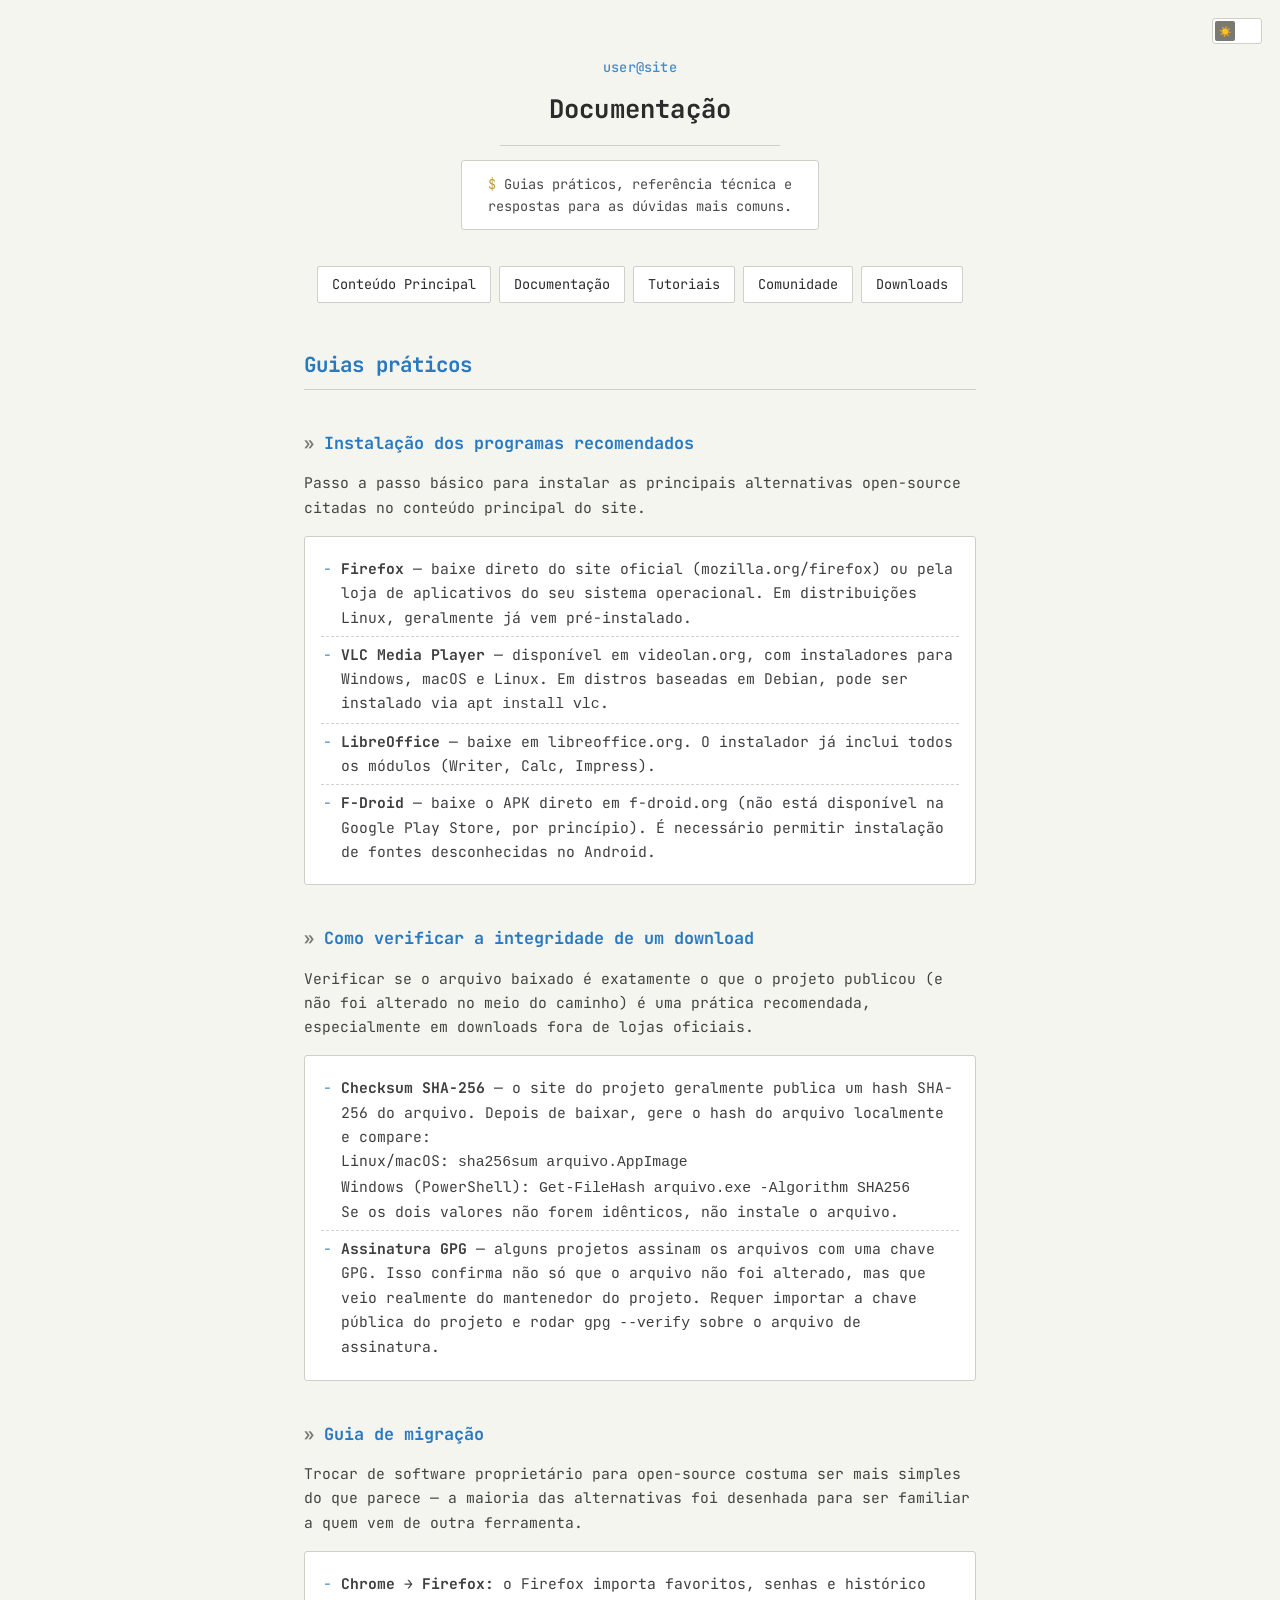
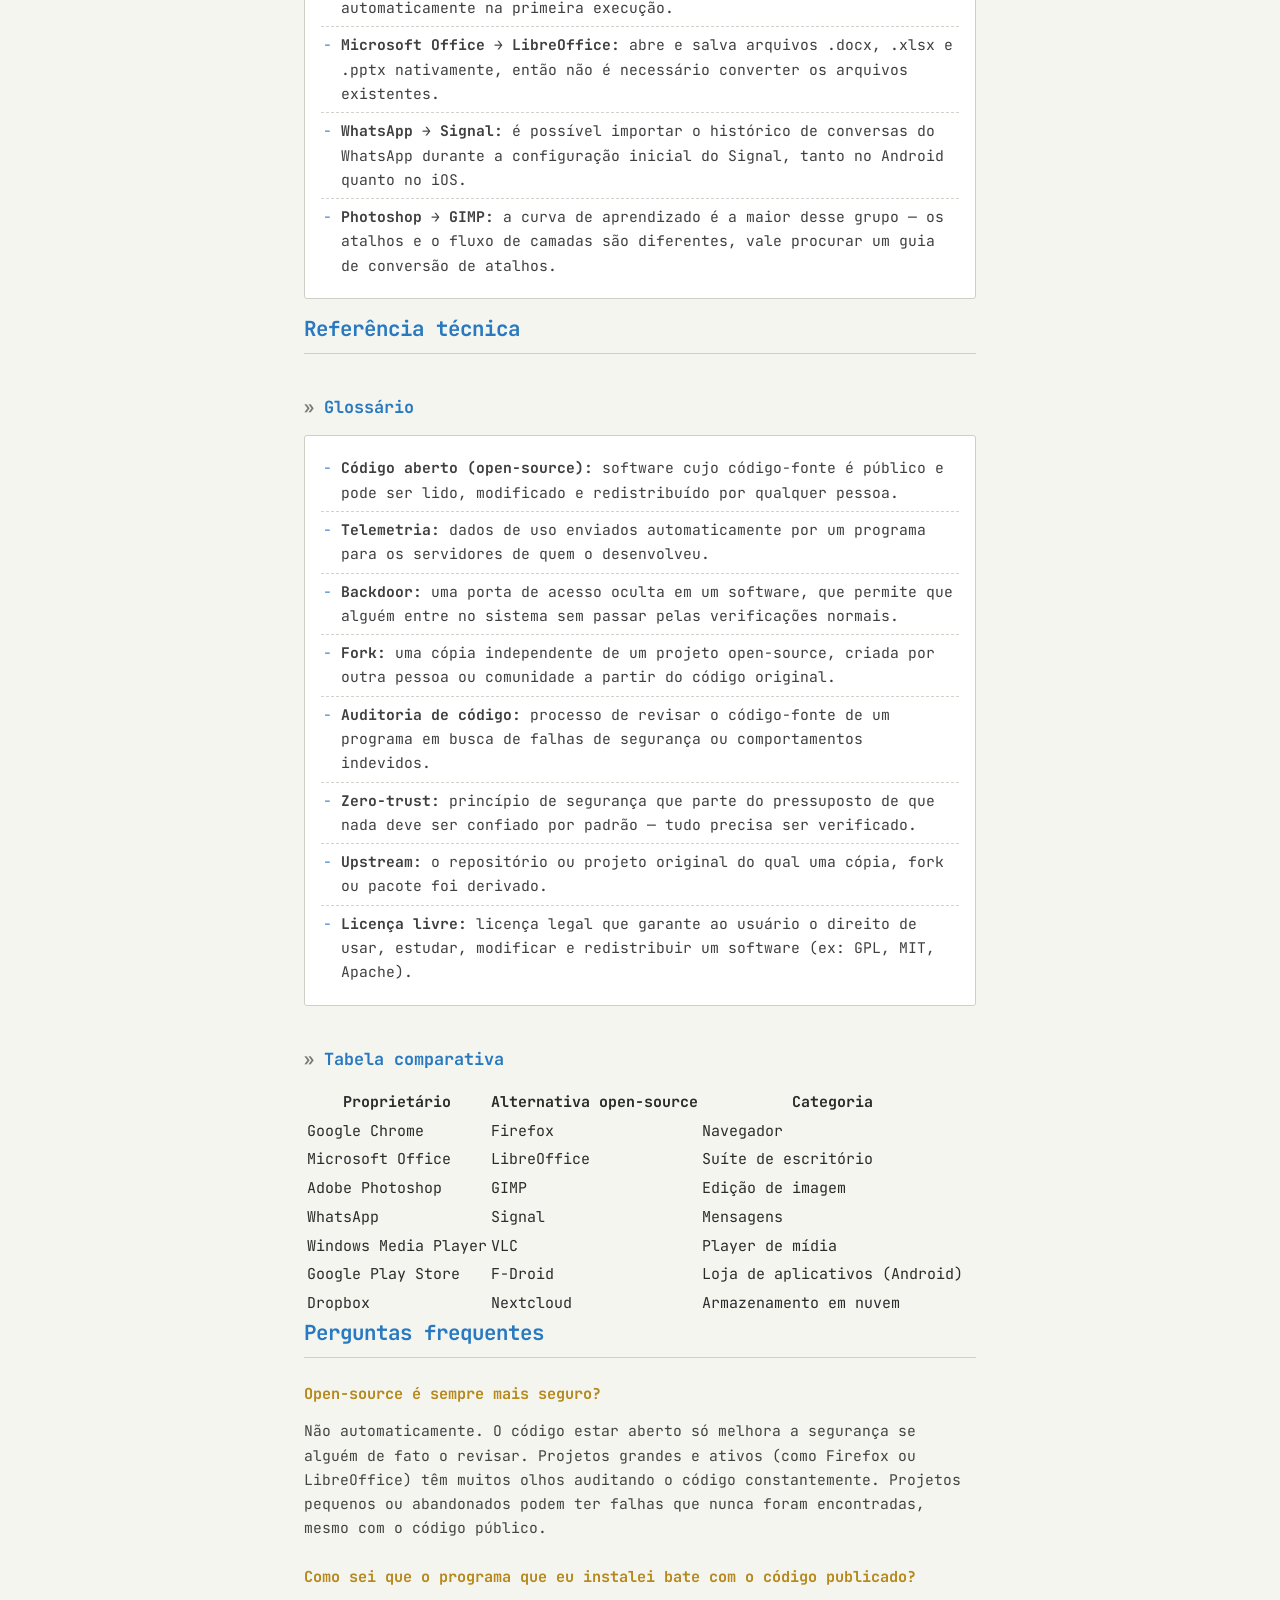
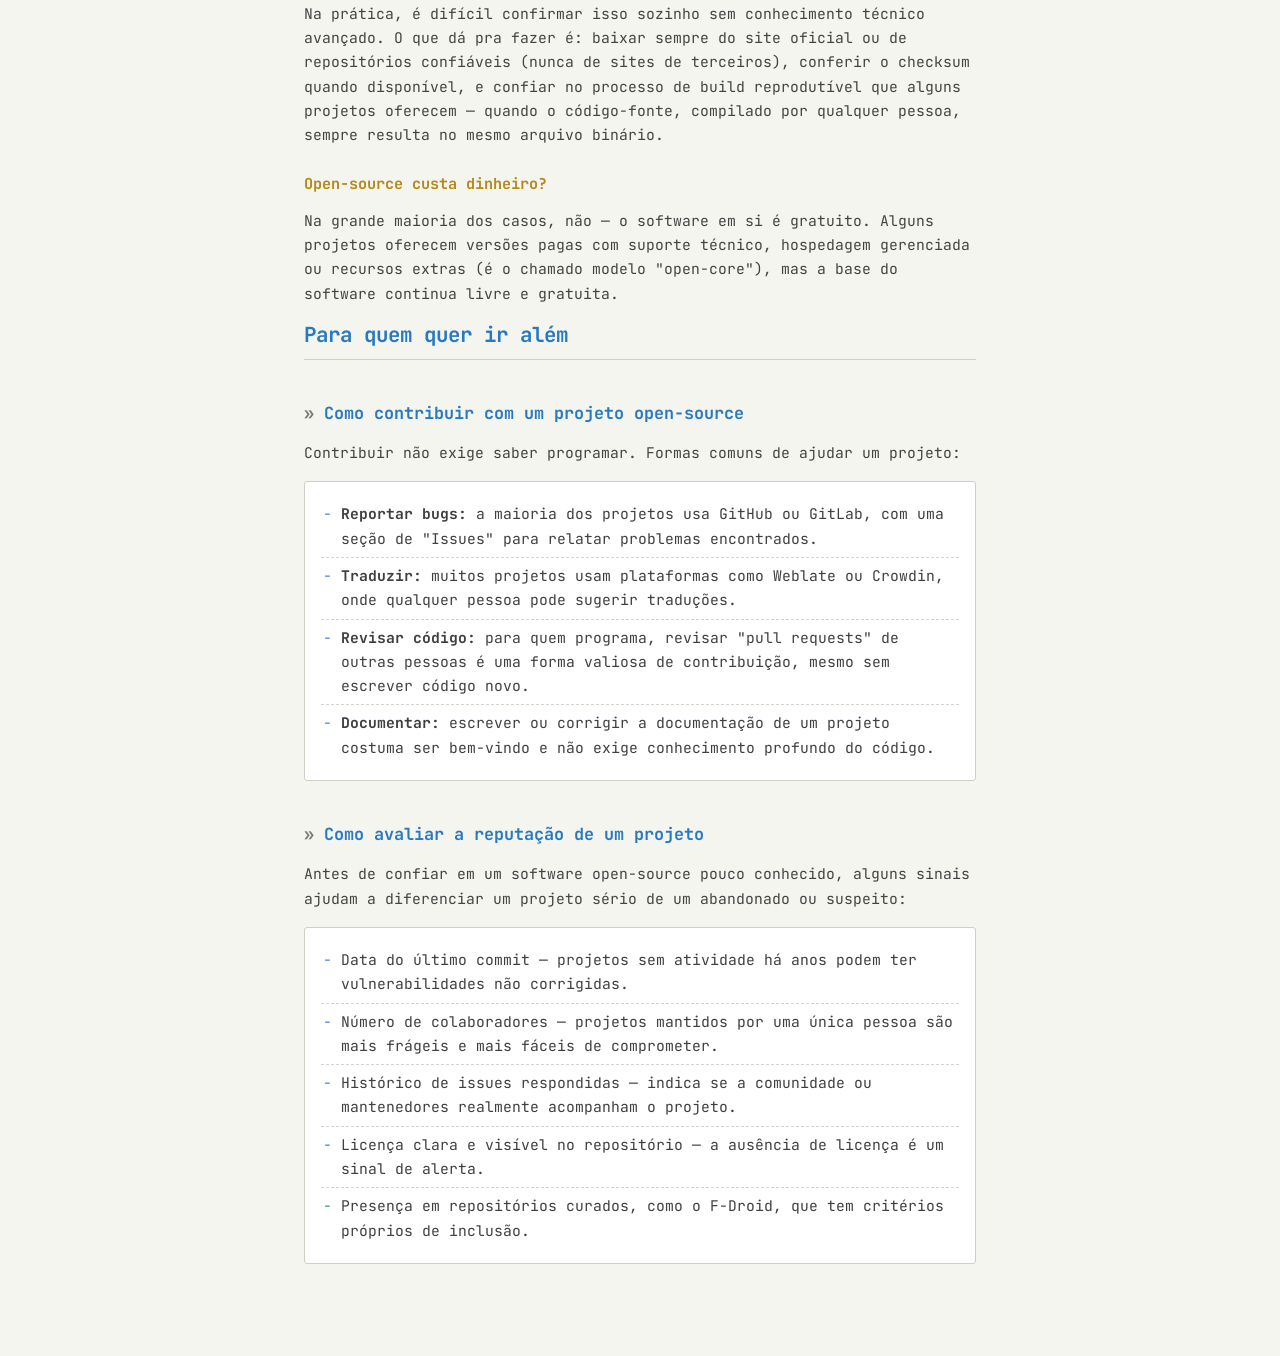
==== Documentação.html @ 0ec144f4 "commit inicial" ====
<!DOCTYPE html>
<html lang="pt-BR">

<head>
  <link rel="stylesheet" href="style.css">
  <meta charset="UTF-8">
  <meta name="viewport" content="width=device-width, initial-scale=1.0">
  <title>Documentação | Programas Essenciais | Privacidade | Open Source</title>
</head>

<body>
  <header>
    <h1>Documentação</h1>
    <div class="card">
      <p>Guias práticos, referência técnica e respostas para as dúvidas mais comuns.</p>
    </div>
  </header>

  <button class="switch" id="themeSwitch" data-checked="false" aria-label="Alternar modo escuro">
    <span class="switch-thumb" id="switchThumb">☀️</span>
  </button>

  <nav>
    <a href="index.html">Conteúdo Principal</a>
    <a href="documentacao.html">Documentação</a>
    <a href="tutoriais.html" >Tutoriais</a>
    <a href="comunidade.html">Comunidade</a>
    <a href="downloads.html" >Downloads</a>
  </nav>

  <main>

    <h2>Guias práticos</h2>

    <h3>Instalação dos programas recomendados</h3>
    <p>Passo a passo básico para instalar as principais alternativas open-source citadas no conteúdo principal do site.</p>
    <ul>
      <li><strong>Firefox</strong> — baixe direto do site oficial (mozilla.org/firefox) ou pela loja de aplicativos do seu sistema operacional. Em distribuições Linux, geralmente já vem pré-instalado.</li>
      <li><strong>VLC Media Player</strong> — disponível em videolan.org, com instaladores para Windows, macOS e Linux. Em distros baseadas em Debian, pode ser instalado via <code>apt install vlc</code>.</li>
      <li><strong>LibreOffice</strong> — baixe em libreoffice.org. O instalador já inclui todos os módulos (Writer, Calc, Impress).</li>
      <li><strong>F-Droid</strong> — baixe o APK direto em f-droid.org (não está disponível na Google Play Store, por princípio). É necessário permitir instalação de fontes desconhecidas no Android.</li>
    </ul>

    <h3>Como verificar a integridade de um download</h3>
    <p>Verificar se o arquivo baixado é exatamente o que o projeto publicou (e não foi alterado no meio do caminho) é uma prática recomendada, especialmente em downloads fora de lojas oficiais.</p>
    <ul>
      <li><strong>Checksum SHA-256</strong> — o site do projeto geralmente publica um hash SHA-256 do arquivo. Depois de baixar, gere o hash do arquivo localmente e compare:
        <br>Linux/macOS: <code>sha256sum arquivo.AppImage</code>
        <br>Windows (PowerShell): <code>Get-FileHash arquivo.exe -Algorithm SHA256</code>
        <br>Se os dois valores não forem idênticos, não instale o arquivo.
      </li>
      <li><strong>Assinatura GPG</strong> — alguns projetos assinam os arquivos com uma chave GPG. Isso confirma não só que o arquivo não foi alterado, mas que veio realmente do mantenedor do projeto. Requer importar a chave pública do projeto e rodar <code>gpg --verify</code> sobre o arquivo de assinatura.</li>
    </ul>

    <h3>Guia de migração</h3>
    <p>Trocar de software proprietário para open-source costuma ser mais simples do que parece — a maioria das alternativas foi desenhada para ser familiar a quem vem de outra ferramenta.</p>
    <ul>
      <li><strong>Chrome → Firefox:</strong> o Firefox importa favoritos, senhas e histórico automaticamente na primeira execução.</li>
      <li><strong>Microsoft Office → LibreOffice:</strong> abre e salva arquivos .docx, .xlsx e .pptx nativamente, então não é necessário converter os arquivos existentes.</li>
      <li><strong>WhatsApp → Signal:</strong> é possível importar o histórico de conversas do WhatsApp durante a configuração inicial do Signal, tanto no Android quanto no iOS.</li>
      <li><strong>Photoshop → GIMP:</strong> a curva de aprendizado é a maior desse grupo — os atalhos e o fluxo de camadas são diferentes, vale procurar um guia de conversão de atalhos.</li>
    </ul>

    <h2>Referência técnica</h2>

    <h3>Glossário</h3>
    <ul>
      <li><strong>Código aberto (open-source):</strong> software cujo código-fonte é público e pode ser lido, modificado e redistribuído por qualquer pessoa.</li>
      <li><strong>Telemetria:</strong> dados de uso enviados automaticamente por um programa para os servidores de quem o desenvolveu.</li>
      <li><strong>Backdoor:</strong> uma porta de acesso oculta em um software, que permite que alguém entre no sistema sem passar pelas verificações normais.</li>
      <li><strong>Fork:</strong> uma cópia independente de um projeto open-source, criada por outra pessoa ou comunidade a partir do código original.</li>
      <li><strong>Auditoria de código:</strong> processo de revisar o código-fonte de um programa em busca de falhas de segurança ou comportamentos indevidos.</li>
      <li><strong>Zero-trust:</strong> princípio de segurança que parte do pressuposto de que nada deve ser confiado por padrão — tudo precisa ser verificado.</li>
      <li><strong>Upstream:</strong> o repositório ou projeto original do qual uma cópia, fork ou pacote foi derivado.</li>
      <li><strong>Licença livre:</strong> licença legal que garante ao usuário o direito de usar, estudar, modificar e redistribuir um software (ex: GPL, MIT, Apache).</li>
    </ul>

    <h3>Tabela comparativa</h3>
    <table>
      <thead>
        <tr>
          <th>Proprietário</th>
          <th>Alternativa open-source</th>
          <th>Categoria</th>
        </tr>
      </thead>
      <tbody>
        <tr>
          <td>Google Chrome</td>
          <td>Firefox</td>
          <td>Navegador</td>
        </tr>
        <tr>
          <td>Microsoft Office</td>
          <td>LibreOffice</td>
          <td>Suíte de escritório</td>
        </tr>
        <tr>
          <td>Adobe Photoshop</td>
          <td>GIMP</td>
          <td>Edição de imagem</td>
        </tr>
        <tr>
          <td>WhatsApp</td>
          <td>Signal</td>
          <td>Mensagens</td>
        </tr>
        <tr>
          <td>Windows Media Player</td>
          <td>VLC</td>
          <td>Player de mídia</td>
        </tr>
        <tr>
          <td>Google Play Store</td>
          <td>F-Droid</td>
          <td>Loja de aplicativos (Android)</td>
        </tr>
        <tr>
          <td>Dropbox</td>
          <td>Nextcloud</td>
          <td>Armazenamento em nuvem</td>
        </tr>
      </tbody>
    </table>


    <h2>Perguntas frequentes</h2>

    <h4>Open-source é sempre mais seguro?</h4>
    <p>Não automaticamente. O código estar aberto só melhora a segurança se alguém de fato o revisar. Projetos grandes e ativos (como Firefox ou LibreOffice) têm muitos olhos auditando o código constantemente. Projetos pequenos ou abandonados podem ter falhas que nunca foram encontradas, mesmo com o código público.</p>

    <h4>Como sei que o programa que eu instalei bate com o código publicado?</h4>
    <p>Na prática, é difícil confirmar isso sozinho sem conhecimento técnico avançado. O que dá pra fazer é: baixar sempre do site oficial ou de repositórios confiáveis (nunca de sites de terceiros), conferir o checksum quando disponível, e confiar no processo de build reprodutível que alguns projetos oferecem — quando o código-fonte, compilado por qualquer pessoa, sempre resulta no mesmo arquivo binário.</p>

    <h4>Open-source custa dinheiro?</h4>
    <p>Na grande maioria dos casos, não — o software em si é gratuito. Alguns projetos oferecem versões pagas com suporte técnico, hospedagem gerenciada ou recursos extras (é o chamado modelo "open-core"), mas a base do software continua livre e gratuita.</p>

    <h2>Para quem quer ir além</h2>

    <h3>Como contribuir com um projeto open-source</h3>
    <p>Contribuir não exige saber programar. Formas comuns de ajudar um projeto:</p>
    <ul>
      <li><strong>Reportar bugs:</strong> a maioria dos projetos usa GitHub ou GitLab, com uma seção de "Issues" para relatar problemas encontrados.</li>
      <li><strong>Traduzir:</strong> muitos projetos usam plataformas como Weblate ou Crowdin, onde qualquer pessoa pode sugerir traduções.</li>
      <li><strong>Revisar código:</strong> para quem programa, revisar "pull requests" de outras pessoas é uma forma valiosa de contribuição, mesmo sem escrever código novo.</li>
      <li><strong>Documentar:</strong> escrever ou corrigir a documentação de um projeto costuma ser bem-vindo e não exige conhecimento profundo do código.</li>
    </ul>

    <h3>Como avaliar a reputação de um projeto</h3>
    <p>Antes de confiar em um software open-source pouco conhecido, alguns sinais ajudam a diferenciar um projeto sério de um abandonado ou suspeito:</p>
    <ul>
      <li>Data do último commit — projetos sem atividade há anos podem ter vulnerabilidades não corrigidas.</li>
      <li>Número de colaboradores — projetos mantidos por uma única pessoa são mais frágeis e mais fáceis de comprometer.</li>
      <li>Histórico de issues respondidas — indica se a comunidade ou mantenedores realmente acompanham o projeto.</li>
      <li>Licença clara e visível no repositório — a ausência de licença é um sinal de alerta.</li>
      <li>Presença em repositórios curados, como o F-Droid, que tem critérios próprios de inclusão.</li>
    </ul>

  </main>

  <script>
    const root = document.documentElement;
    const switchBtn = document.getElementById('themeSwitch');
    const thumb = document.getElementById('switchThumb');

    function applyTheme(theme) {
      if (theme === 'dark') {
        root.setAttribute('data-theme', 'dark');
        switchBtn.setAttribute('data-checked', 'true');
        thumb.textContent = '🌙';
      } else {
        root.removeAttribute('data-theme');
        switchBtn.setAttribute('data-checked', 'false');
        thumb.textContent = '☀️';
      }
    }

    const saved = localStorage.getItem('theme');
    const prefersDark = window.matchMedia('(prefers-color-scheme: dark)').matches;
    const initialTheme = saved || (prefersDark ? 'dark' : 'light');
    applyTheme(initialTheme);

    switchBtn.addEventListener('click', () => {
      const isDark = switchBtn.getAttribute('data-checked') === 'true';
      const newTheme = isDark ? 'light' : 'dark';
      applyTheme(newTheme);
      localStorage.setItem('theme', newTheme);
    });
  </script>

</body>

</html>
---- style.css ----
/* =========================================================
   TEMA: TERMINAL LINUX (estilo btop / neofetch)
   Fonte única monoespaçada — como um terminal de verdade.
   ========================================================= */

@import url('https://fonts.googleapis.com/css2?family=JetBrains+Mono:wght@400;500;700&display=swap');

:root {
  --bg: #f5f5f0;
  --text: #2b2b2b;
  --card-bg: #ffffff;
  --border: #cfcfc7;
  --accent: #2879c0;   /* azul - like distro info key */
  --accent-2: #b5891b; /* amarelo/ocre - destaque secundário */
  --muted: #7a7a72;
  --transition: 0.2s ease;
}

[data-theme="dark"] {
  --bg: #0f1113;
  --text: #c5c8c6;
  --card-bg: #16181a;
  --border: #2b2f33;
  --accent: #6ab0f3;   /* azul claro - clássico de terminal */
  --accent-2: #e0b45c; /* amarelo ocre - clássico de terminal */
  --muted: #6b7278;
}

* {
  box-sizing: border-box;
}

body {
  margin: 0;
  min-height: 100vh;
  background: var(--bg);
  color: var(--text);
  font-family: 'JetBrains Mono', ui-monospace, 'Courier New', monospace;
  line-height: 1.65;
  font-size: 15px;
  transition: background var(--transition), color var(--transition);
}

::selection {
  background: var(--accent);
  color: var(--bg);
}

/* =========================
   HEADER — estilo "neofetch"
   ========================= */

header {
  display: flex;
  flex-direction: column;
  align-items: center;
  gap: 14px;
  margin: 0;
  padding: 56px 24px 36px;
  text-align: center;
}

header h1 {
  margin: 0;
  font-size: clamp(1.15rem, 3.2vw, 1.6rem);
  font-weight: 700;
  letter-spacing: 0.2px;
}

header h1::before {
  content: "user@site";
  display: block;
  color: var(--accent);
  font-weight: 500;
  font-size: 0.85rem;
  margin-bottom: 10px;
  opacity: 0.85;
}

/* separador estilo neofetch, feito de traços */
header h1::after {
  content: "";
  display: block;
  width: min(280px, 70vw);
  height: 1px;
  background: var(--border);
  margin: 14px auto 0;
}

header .card {
  background: var(--card-bg);
  border: 1px solid var(--border);
  border-radius: 3px;
  padding: 12px 18px;
  transition: background var(--transition), border-color var(--transition);
}

header .card p {
  opacity: 0.85;
  max-width: 320px;
  text-align: center;
  margin: 0;
  font-size: 0.85rem;
}

header .card p::before {
  content: "$ ";
  color: var(--accent-2);
}

/* =========================
   NAV — menu estilo ncurses
   ========================= */

nav {
  display: flex;
  gap: 8px;
  flex-wrap: wrap;
  justify-content: center;
  padding: 0 24px 48px;
}

nav a {
  text-decoration: none;
  color: var(--text);
  font-size: 0.85rem;
  padding: 6px 14px;
  border-radius: 2px;
  border: 1px solid var(--border);
  background: var(--card-bg);
  transition: background var(--transition), color var(--transition);
}

/* seleção em vídeo invertido, como htop/btop */
nav a:hover,
nav a:focus-visible {
  background: var(--text);
  color: var(--bg);
  border-color: var(--text);
}

/* =========================
   MAIN — painéis com cantos tipo caixa ASCII
   ========================= */

main {
  max-width: 720px;
  margin: 0 auto;
  padding: 0 24px 80px;
}

main h2,
main h3,
main h4 {
  font-weight: 700;
  line-height: 1.35;
}

main h2 {
  font-size: 1.3rem;
  color: var(--accent);
  margin-top: 0;
  padding-bottom: 10px;
  border-bottom: 1px solid var(--border);
}

main h3 {
  font-size: 1.05rem;
  color: var(--accent);
  margin-top: 42px;
}

main h3::before {
  content: "» ";
  color: var(--muted);
}

main h4 {
  font-size: 0.95rem;
  color: var(--accent-2);
  margin-top: 26px;
  margin-bottom: 6px;
}

main p {
  color: var(--text);
  opacity: 0.88;
  font-size: 0.92rem;
}

main ul {
  list-style: none;
  padding: 14px 16px;
  margin: 16px 0;
  background: var(--card-bg);
  border: 1px solid var(--border);
  border-radius: 3px;
}

main ul li {
  position: relative;
  padding: 6px 0 6px 20px;
  font-size: 0.92rem;
  opacity: 0.9;
}

main ul li::before {
  content: "-";
  position: absolute;
  left: 2px;
  color: var(--accent);
}

main ul li:not(:last-child) {
  border-bottom: 1px dashed var(--border);
}

/* =========================
   SWITCH — fixo no canto superior direito
   ========================= */

.switch {
  position: fixed;
  top: 18px;
  right: 18px;
  z-index: 1000;

  display: inline-flex;
  align-items: center;
  width: 50px;
  height: 26px;
  border-radius: 3px;
  background: var(--card-bg);
  border: 1px solid var(--border);
  cursor: pointer;
  padding: 2px;
  transition: background var(--transition), border-color var(--transition);
}

.switch[data-checked="true"] {
  border-color: var(--accent);
}

.switch-thumb {
  width: 20px;
  height: 20px;
  border-radius: 2px;
  background: var(--muted);
  transform: translateX(0);
  transition: transform var(--transition), background var(--transition);
  display: flex;
  align-items: center;
  justify-content: center;
  font-size: 10px;
}

.switch[data-checked="true"] .switch-thumb {
  transform: translateX(24px);
  background: var(--accent);
}

.switch:focus-visible {
  outline: 2px solid var(--accent);
  outline-offset: 3px;
}

/* Se preferir o botão no canto INFERIOR direito, comente o bloco
   "top: 18px" acima e descomente este: */
/*
.switch {
  top: auto;
  bottom: 18px;
}
*/

/* =========================
   Responsivo
   ========================= */

@media (max-width: 480px) {
  header {
    padding: 44px 16px 28px;
  }
  main {
    padding: 0 16px 60px;
  }
  .switch {
    top: 12px;
    right: 12px;
  }
}
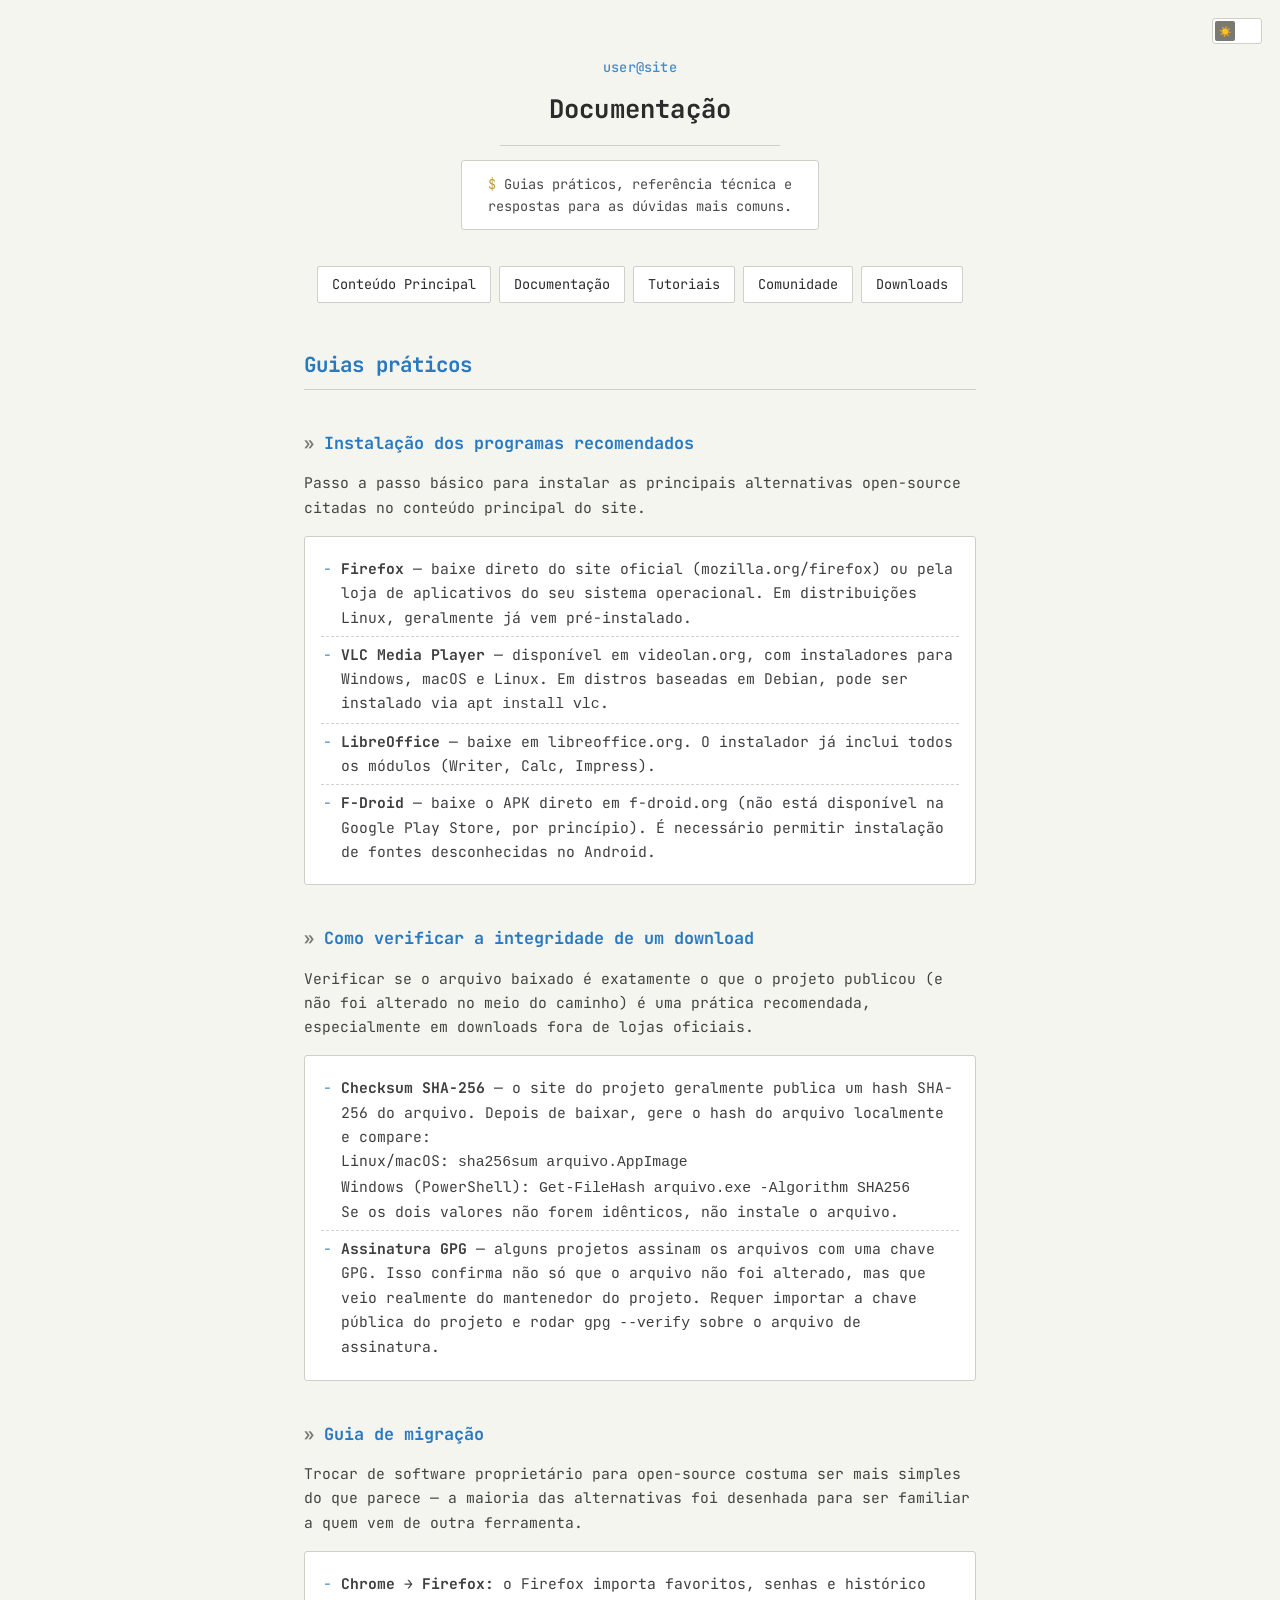
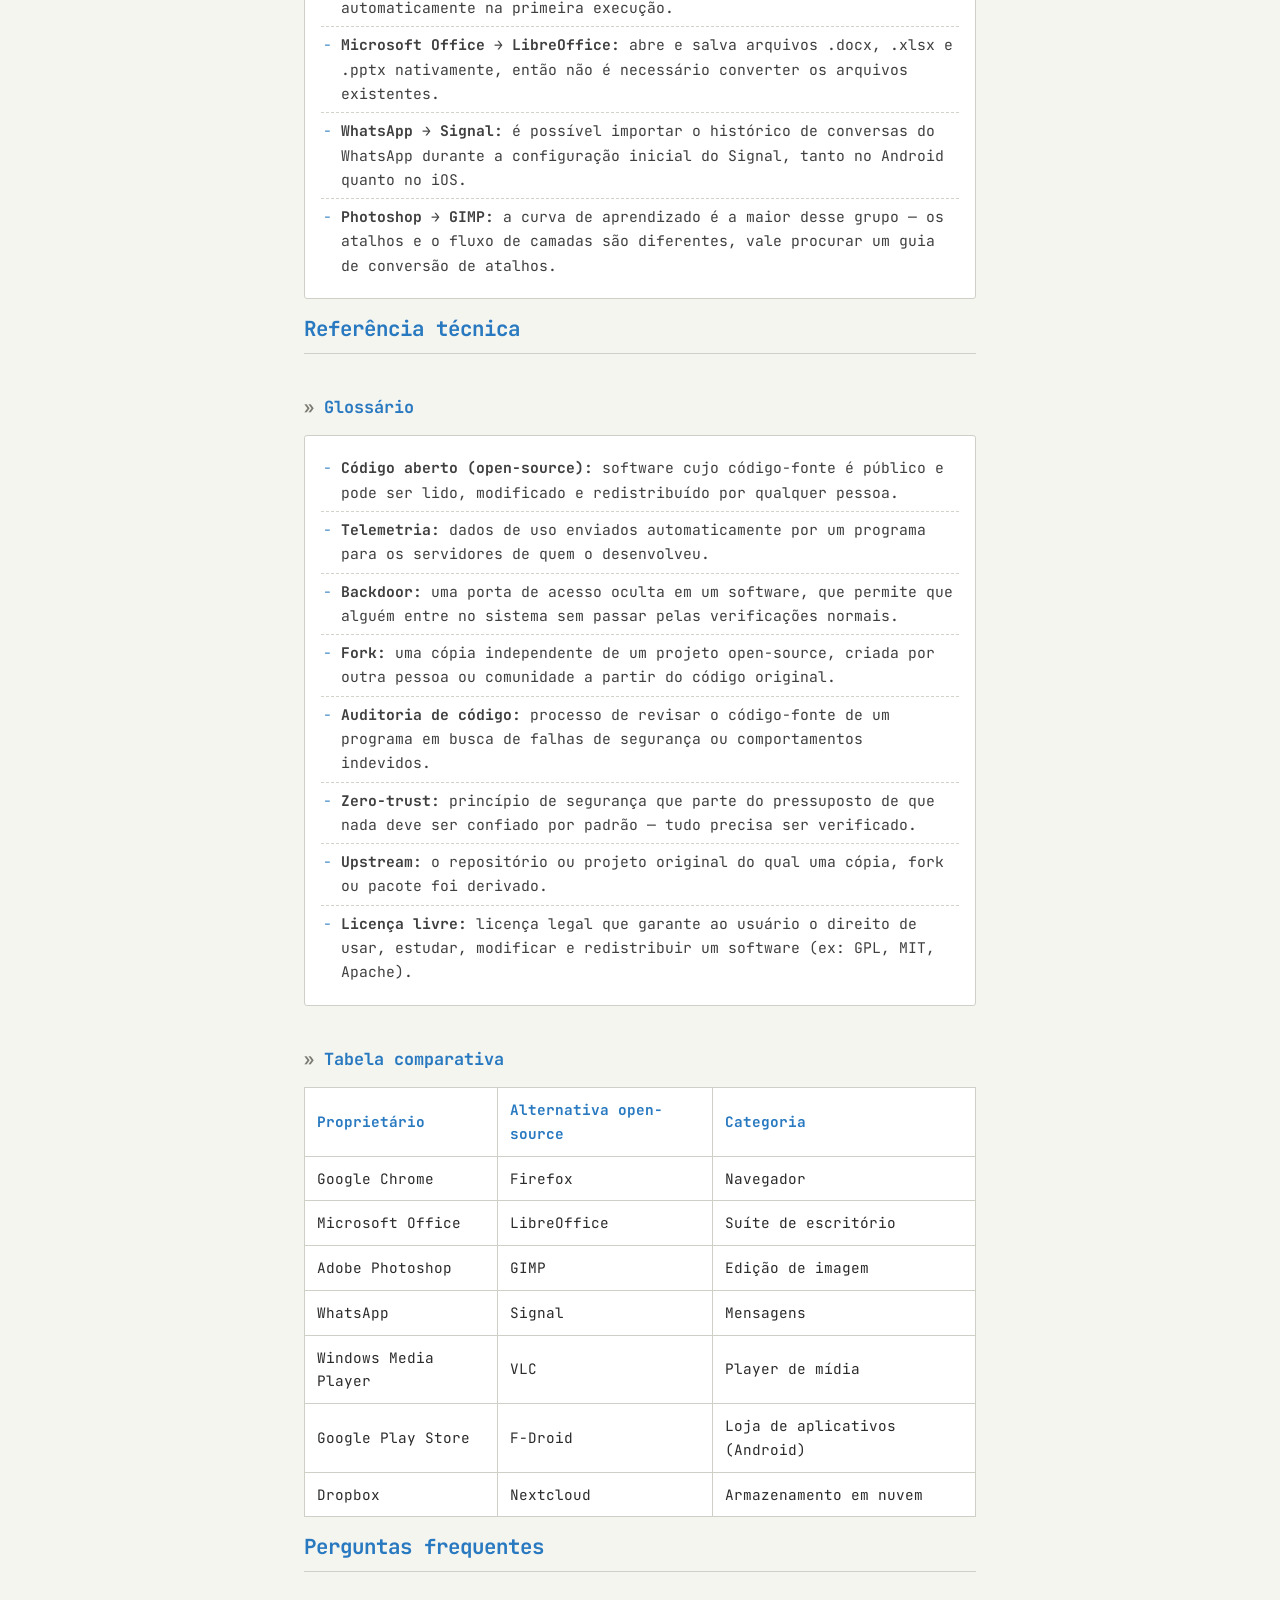
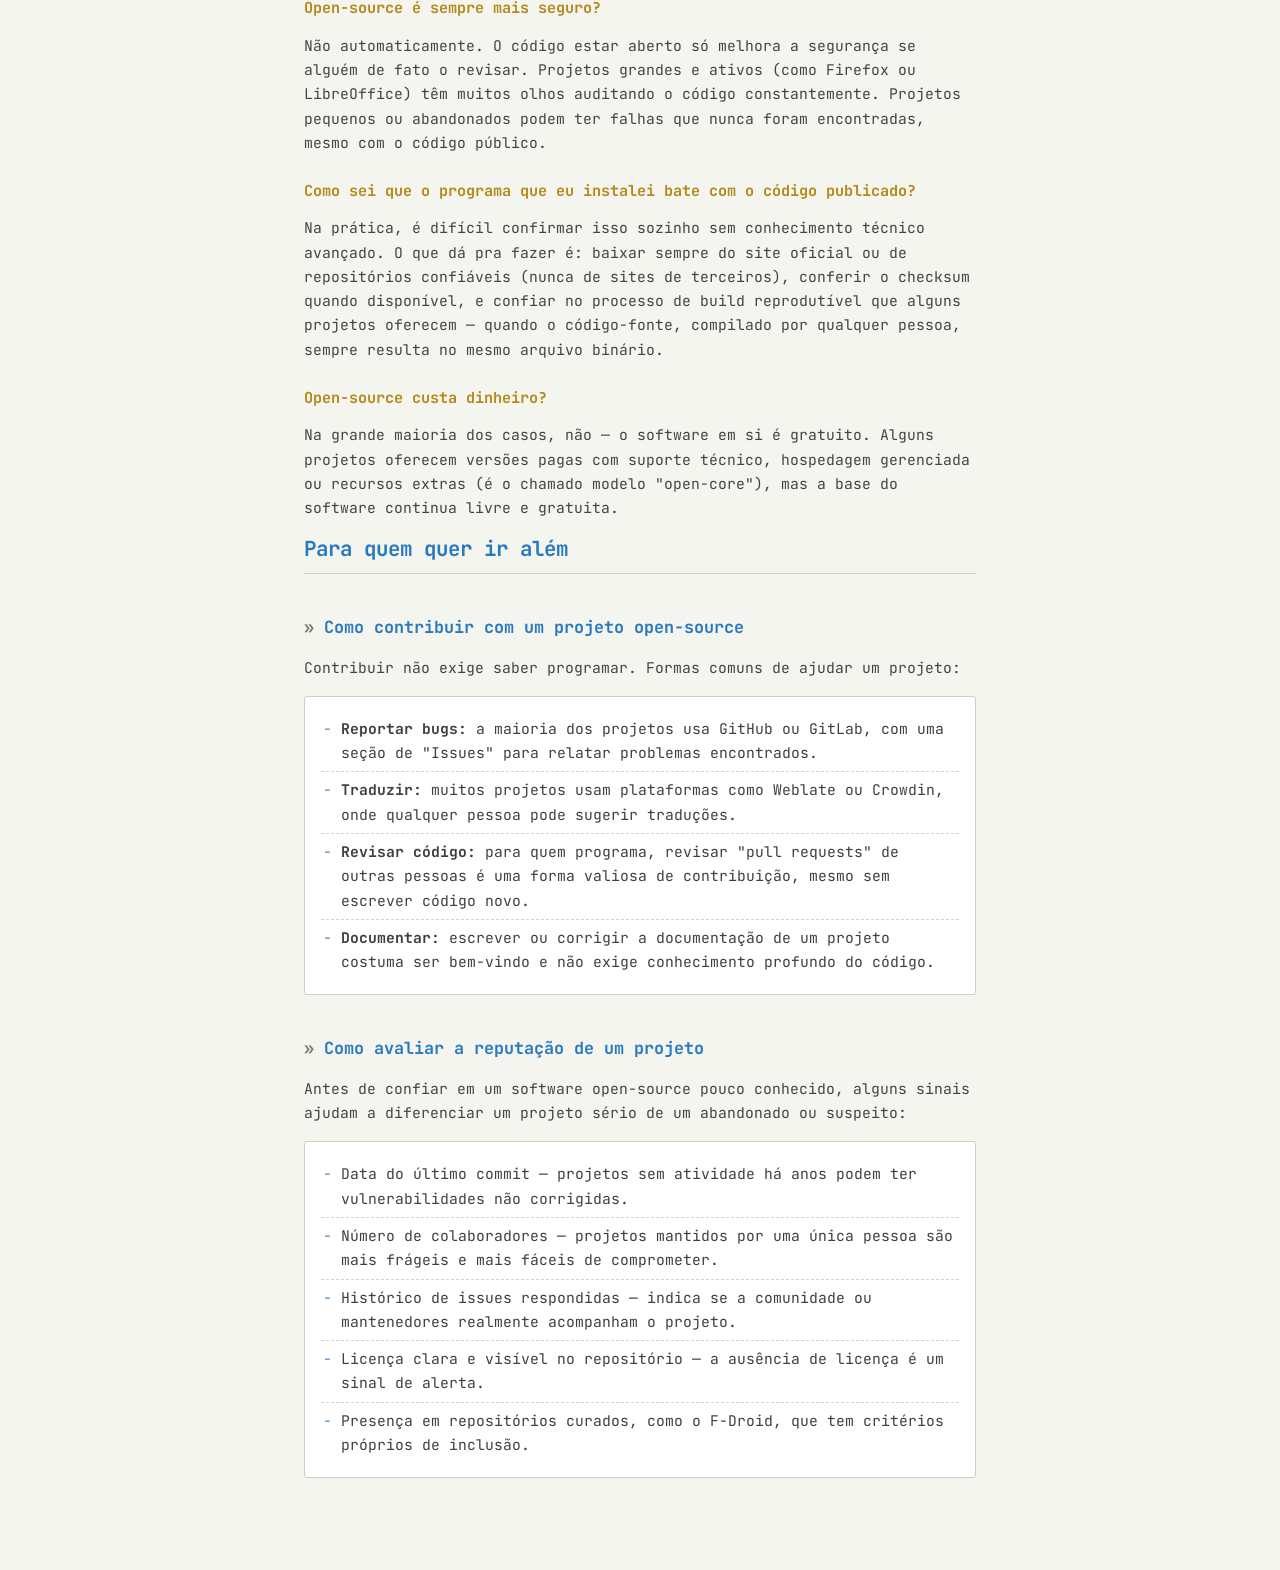
==== commit ad11e798: "link to CSS and names fixed" ====
--- a/Documentação.html
+++ b/Documentação.html
@@ -2,7 +2,7 @@
 <html lang="pt-BR">
 
 <head>
-  <link rel="stylesheet" href="style.css">
+  <link rel="stylesheet" href="Documentação.css">
   <meta charset="UTF-8">
   <meta name="viewport" content="width=device-width, initial-scale=1.0">
   <title>Documentação | Programas Essenciais | Privacidade | Open Source</title>
@@ -22,7 +22,7 @@
 
   <nav>
     <a href="index.html">Conteúdo Principal</a>
-    <a href="documentacao.html">Documentação</a>
+    <a href="documentação.html">Documentação</a>
     <a href="tutoriais.html" >Tutoriais</a>
     <a href="comunidade.html">Comunidade</a>
     <a href="downloads.html" >Downloads</a>
--- a/Documentação.css
+++ b/Documentação.css
@@ -0,0 +1,313 @@
+/* =========================================================
+   TEMA: TERMINAL LINUX (estilo btop / neofetch)
+   Fonte única monoespaçada — como um terminal de verdade.
+   ========================================================= */
+
+@import url('https://fonts.googleapis.com/css2?family=JetBrains+Mono:wght@400;500;700&display=swap');
+
+:root {
+  --bg: #f5f5f0;
+  --text: #2b2b2b;
+  --card-bg: #ffffff;
+  --border: #cfcfc7;
+  --accent: #2879c0;   /* azul - like distro info key */
+  --accent-2: #b5891b; /* amarelo/ocre - destaque secundário */
+  --muted: #7a7a72;
+  --transition: 0.2s ease;
+}
+
+[data-theme="dark"] {
+  --bg: #0f1113;
+  --text: #c5c8c6;
+  --card-bg: #16181a;
+  --border: #2b2f33;
+  --accent: #6ab0f3;   /* azul claro - clássico de terminal */
+  --accent-2: #e0b45c; /* amarelo ocre - clássico de terminal */
+  --muted: #6b7278;
+}
+
+* {
+  box-sizing: border-box;
+}
+
+body {
+  margin: 0;
+  min-height: 100vh;
+  background: var(--bg);
+  color: var(--text);
+  font-family: 'JetBrains Mono', ui-monospace, 'Courier New', monospace;
+  line-height: 1.65;
+  font-size: 15px;
+  transition: background var(--transition), color var(--transition);
+}
+
+::selection {
+  background: var(--accent);
+  color: var(--bg);
+}
+
+/* =========================
+   HEADER — estilo "neofetch"
+   ========================= */
+
+header {
+  display: flex;
+  flex-direction: column;
+  align-items: center;
+  gap: 14px;
+  margin: 0;
+  padding: 56px 24px 36px;
+  text-align: center;
+}
+
+header h1 {
+  margin: 0;
+  font-size: clamp(1.15rem, 3.2vw, 1.6rem);
+  font-weight: 700;
+  letter-spacing: 0.2px;
+}
+
+header h1::before {
+  content: "user@site";
+  display: block;
+  color: var(--accent);
+  font-weight: 500;
+  font-size: 0.85rem;
+  margin-bottom: 10px;
+  opacity: 0.85;
+}
+
+/* separador estilo neofetch, feito de traços */
+header h1::after {
+  content: "";
+  display: block;
+  width: min(280px, 70vw);
+  height: 1px;
+  background: var(--border);
+  margin: 14px auto 0;
+}
+
+header .card {
+  background: var(--card-bg);
+  border: 1px solid var(--border);
+  border-radius: 3px;
+  padding: 12px 18px;
+  transition: background var(--transition), border-color var(--transition);
+}
+
+header .card p {
+  opacity: 0.85;
+  max-width: 320px;
+  text-align: center;
+  margin: 0;
+  font-size: 0.85rem;
+}
+
+header .card p::before {
+  content: "$ ";
+  color: var(--accent-2);
+}
+
+/* =========================
+   NAV — menu estilo ncurses
+   ========================= */
+
+nav {
+  display: flex;
+  gap: 8px;
+  flex-wrap: wrap;
+  justify-content: center;
+  padding: 0 24px 48px;
+}
+
+nav a {
+  text-decoration: none;
+  color: var(--text);
+  font-size: 0.85rem;
+  padding: 6px 14px;
+  border-radius: 2px;
+  border: 1px solid var(--border);
+  background: var(--card-bg);
+  transition: background var(--transition), color var(--transition);
+}
+
+/* seleção em vídeo invertido, como htop/btop */
+nav a:hover,
+nav a:focus-visible {
+  background: var(--text);
+  color: var(--bg);
+  border-color: var(--text);
+}
+
+/* =========================
+   MAIN — painéis com cantos tipo caixa ASCII
+   ========================= */
+
+main {
+  max-width: 720px;
+  margin: 0 auto;
+  padding: 0 24px 80px;
+}
+
+main h2,
+main h3,
+main h4 {
+  font-weight: 700;
+  line-height: 1.35;
+}
+
+main h2 {
+  font-size: 1.3rem;
+  color: var(--accent);
+  margin-top: 0;
+  padding-bottom: 10px;
+  border-bottom: 1px solid var(--border);
+}
+
+main h3 {
+  font-size: 1.05rem;
+  color: var(--accent);
+  margin-top: 42px;
+}
+
+main h3::before {
+  content: "» ";
+  color: var(--muted);
+}
+
+main h4 {
+  font-size: 0.95rem;
+  color: var(--accent-2);
+  margin-top: 26px;
+  margin-bottom: 6px;
+}
+
+main p {
+  color: var(--text);
+  opacity: 0.88;
+  font-size: 0.92rem;
+}
+
+main ul {
+  list-style: none;
+  padding: 14px 16px;
+  margin: 16px 0;
+  background: var(--card-bg);
+  border: 1px solid var(--border);
+  border-radius: 3px;
+}
+
+main ul li {
+  position: relative;
+  padding: 6px 0 6px 20px;
+  font-size: 0.92rem;
+  opacity: 0.9;
+}
+
+main ul li::before {
+  content: "-";
+  position: absolute;
+  left: 2px;
+  color: var(--accent);
+}
+
+main ul li:not(:last-child) {
+  border-bottom: 1px dashed var(--border);
+}
+
+/* =========================
+   SWITCH — fixo no canto superior direito
+   ========================= */
+
+.switch {
+  position: fixed;
+  top: 18px;
+  right: 18px;
+  z-index: 1000;
+
+  display: inline-flex;
+  align-items: center;
+  width: 50px;
+  height: 26px;
+  border-radius: 3px;
+  background: var(--card-bg);
+  border: 1px solid var(--border);
+  cursor: pointer;
+  padding: 2px;
+  transition: background var(--transition), border-color var(--transition);
+}
+
+.switch[data-checked="true"] {
+  border-color: var(--accent);
+}
+
+.switch-thumb {
+  width: 20px;
+  height: 20px;
+  border-radius: 2px;
+  background: var(--muted);
+  transform: translateX(0);
+  transition: transform var(--transition), background var(--transition);
+  display: flex;
+  align-items: center;
+  justify-content: center;
+  font-size: 10px;
+}
+
+.switch[data-checked="true"] .switch-thumb {
+  transform: translateX(24px);
+  background: var(--accent);
+}
+
+.switch:focus-visible {
+  outline: 2px solid var(--accent);
+  outline-offset: 3px;
+}
+
+/* Se preferir o botão no canto INFERIOR direito, comente o bloco
+   "top: 18px" acima e descomente este: */
+/*
+.switch {
+  top: auto;
+  bottom: 18px;
+}
+*/
+
+/* =========================
+   Responsivo
+   ========================= */
+
+@media (max-width: 480px) {
+  header {
+    padding: 44px 16px 28px;
+  }
+  main {
+    padding: 0 16px 60px;
+  }
+  .switch {
+    top: 12px;
+    right: 12px;
+  }
+}
+table {
+  width: 100%;
+  border-collapse: collapse;
+  margin: 16px 0;
+  font-size: 0.9rem;
+}
+
+th, td {
+  text-align: left;
+  padding: 10px 12px;
+  border: 1px solid var(--border);
+}
+
+th {
+  color: var(--accent);
+  background: var(--card-bg);
+  font-weight: 700;
+}
+
+td {
+  background: var(--card-bg);
+}
